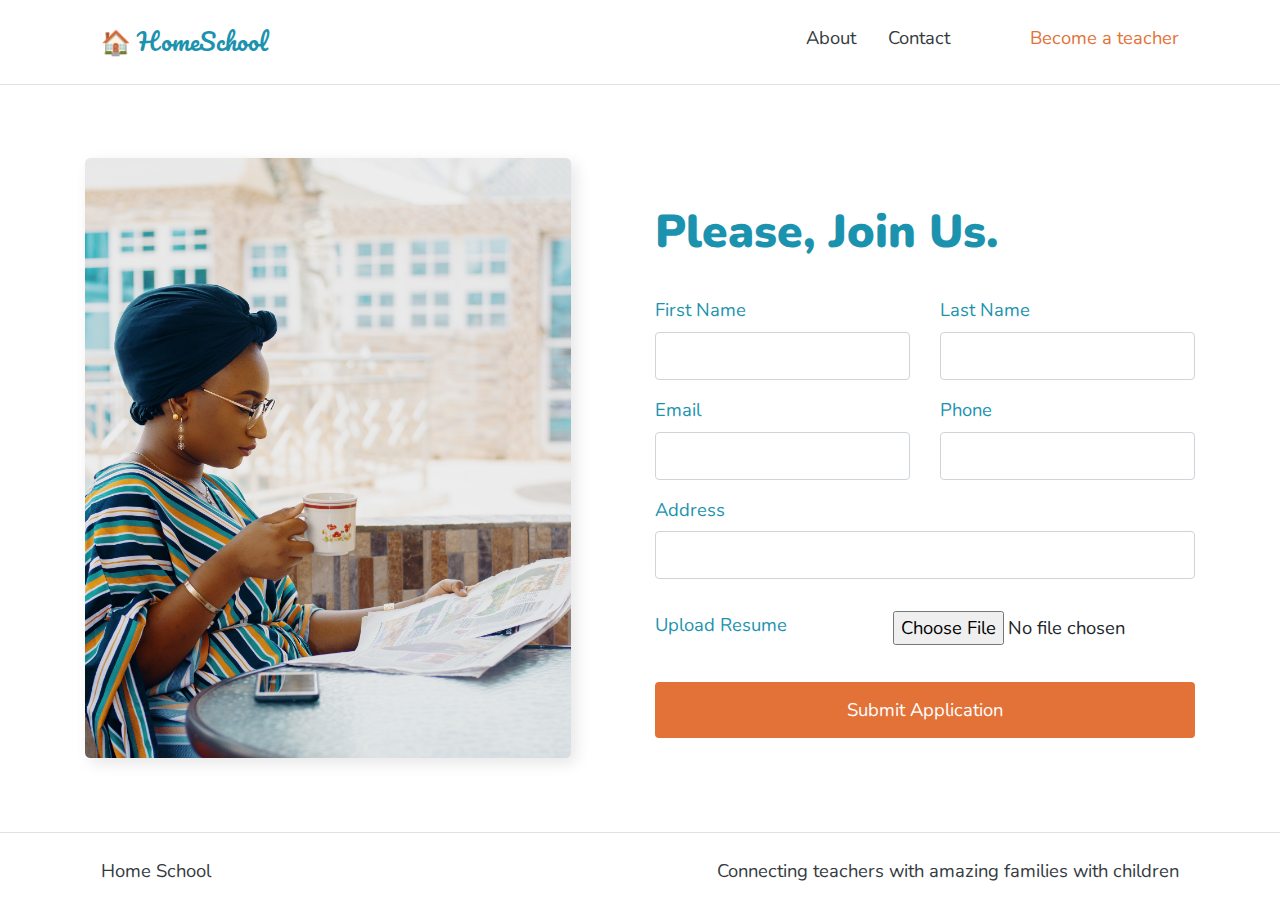
==== register-teacher.html @ b8c5a8de "add registration page" ====
<!DOCTYPE html>
<html lang="en">
<head>
    <meta charset="UTF-8">
    <meta name="viewport" content="width=device-width, initial-scale=1.0">
    <title>Teacher Registration</title>
    <link rel="stylesheet" href="https://stackpath.bootstrapcdn.com/bootstrap/4.5.2/css/bootstrap.min.css" integrity="sha384-JcKb8q3iqJ61gNV9KGb8thSsNjpSL0n8PARn9HuZOnIxN0hoP+VmmDGMN5t9UJ0Z" crossorigin="anonymous">
    <link href="https://fonts.googleapis.com/css2?family=Nunito:wght@600;900&display=swap" rel="stylesheet">
    <link href="https://fonts.googleapis.com/css2?family=Pacifico&display=swap" rel="stylesheet"> 
    <link rel="stylesheet" href="style.css">
    <link rel="stylesheet" href="register-teacher.css">
</head>
<body>
    <header class="border-bottom pt-3 pb-3">
        <nav class="d-flex justify-content-between container">
            <a class="nav-link logo" href="#">🏠 HomeSchool</a>
            <ul class="d-flex nav">
                <li class="nav-item">
                    <a class="nav-link text-dark" href="#">About</a>
                </li>
                <li class="nav-item">
                    <a class="nav-link text-dark" href="#">Contact</a>
                </li>
                <li class="nav-item ml-5">
                    <a class="nav-link orange-link" href="#">Become a teacher</a>
                </li>
            </ul>
        </nav>
    </header>

    <main>
        <div class="register-teachers">
            <div class="container">
                <div class="row">
                    <div class="col-md-6">
                        <div class="image-container-4">
                            <img src="img/teacher.jpg" alt="">
                        </div>
                    </div>
                    <div class="col-md-6">
                        <div class="">
                            <h2>Please, Join Us.</h2>
                            <form action="#" class="register">
                                <div class="row">
                                    <div class="form-group col-md-6">
                                        <label for="first-name" class="">First Name</label>
                                        <input type="text" name="first-name" class="form-control">
                                    </div>
                                    <div class="form-group col-md-6">
                                        <label for="last-name" class="">Last Name</label>
                                        <input type="text" name="last-name" class="form-control">
                                    </div>
                                    <div class="form-group col-md-6">
                                        <label for="email" class="">Email</label>
                                        <input type="text" name="email" class="form-control">
                                    </div>
                                    <div class="form-group col-md-6">
                                        <label for="phone" class="">Phone</label>
                                        <input type="text" name="phone" class="form-control">
                                    </div>
                                    <div class="form-group col-md-12">
                                        <label for="address" class="">Address</label>
                                        <input type="text" name="address" class="form-control">
                                    </div>
                                    <div class="form-group mt-3 col-md-12">
                                        <div class="row">
                                            <label for="phone" class="col-md-5">Upload Resume</label>
                                            <input type="file" name="resume" class="col-md-7">
                                        </div>
                                    </div>
                                    <div class="form-group col-md-12">
                                        <button type="submit" class="btn form-control">Submit Application</button>
                                    </div>
                                </div>
                            </form>
                        </div>
                    </div>
                    
                </div>
            </div>
        </div>

        <!-- <div class="convinient-school">
            <div class="container text-center">
                <h2 class="w-50">See how school just got more convinient.</h2>
                <p>Classes can be held anywhere - can be at your house, 
                    backyard or living room.
                </p>
                <div class="row mt-5 pt-5">
                    <div class="col-md-3">
                        <div class="image-container-3">
                            <img src="img/feat-1.jpg" alt="">
                        </div>
                    </div>
                    <div class="col-md-3">
                        <div class="image-container-3">
                            <img src="img/feat-2.jpg" alt="">
                        </div>
                    </div>
                    <div class="col-md-3">
                        <div class="image-container-3">
                            <img src="img/feat-3.jpg" alt="">
                        </div>
                    </div>
                    <div class="col-md-3">
                        <div class="image-container-3">
                            <img src="img/bg.jpg" alt="">
                        </div>
                    </div>
                </div>
            </div>
        </div> -->

        <!-- <div class="text-white enroll">
            <div class="container">
                <h1 class="text-center">👌 Enroll today!</h1>
                <div class="row">
                    <form action="#" class="col-md-6 mx-auto">
                        <div class="form-group">
                            <div class="row">
                                <label for="students" class="col-md-5">How many Students?</label>
                                <input type="text" name="students" class="form-control col-md-7">
                            </div>
                        </div>
                        <div class="form-group">
                            <div class="row">
                                <label for="email" class="col-md-5">Your Email Address</label>
                                <input type="text" name="email" class="form-control col-md-7">
                            </div>
                        </div>
                        <div class="form-group">
                            <div class="row">
                                <label for="" class="col-md-5"></label>
                                <button type="submit" class="btn form-control col-md-7">Sign Up</button>
                            </div>
                        </div>
                    </form>
                </div>
            </div>
        </div> -->
    </main>

    <footer class="border-top pt-3 pb-3">
        <nav class="d-flex justify-content-between container">
            <a class="nav-link text-dark" href="#">Home School</a>
            <a class="nav-link text-dark" href="#">Connecting teachers with amazing families with children</a>
        </nav>
    </footer>
</body>
</html>
---- style.css ----
body {
    font-family: 'Nunito', sans-serif;
    font-size: 1.15em;
}

/* Nav */
.logo {
    font-size: 1.3em;
    font-family: 'Pacifico', cursive;
    color: #1c93ae;
}

/* Intro */
.intro {
    background: linear-gradient(to bottom, rgba(0, 0, 0, 0.1), rgba(0, 0, 0, 0.7)), url('img/bg.jpg');
    background-size: cover;
    background-position: center bottom;
    padding: 9em 0;
}

.intro h1 {
    font-size: 3.8em;
    letter-spacing: -3px;
    font-weight: 900;
}

/* How to */
.how {
    padding-bottom: 3em;
}

.how h2 {
    font-weight: 900;
}

.how-to {
    height: 15em;
    padding: 0 2em;
    position: relative;
    margin-top: 3.5em;
    border-radius: .3em;
    box-shadow: 5px 5px 15px rgba(0, 0, 0, .1);
}

.how-to-1 {
    background: #78c27c;
}

.how-to-2 {
    
    background: #ff9050;
}

.how-to-3 {
    background: #d9a531;
}

.how-to-4 {
    background: #ba95b7;
}

.how-to h1 {
    font-size: 5em;
    position: relative;
    top: -0.6em;
}

.how-to h4 {
    color: white;
    font-weight: 900;
    position: relative;
    top: -2em;
}

.how-to p {
    position: relative;
    top: -2em;
    color: whitesmoke;
}

/* secondary-intro */
.secondary-intro {
    margin: 2em 0 8em;
}

.image-container {
    width: 80%;
    height: 600px;
    overflow: hidden;
    border-radius: 1em;
    box-shadow: 5px 5px 25px rgba(0, 0, 0, .1);
}

.image-container-2 {
    width: 80%;
    height: 600px;
    overflow: hidden;
    border-radius: 1em;
    float: right;
    box-shadow: 5px 5px 25px rgba(0, 0, 0, .1);
}

.image-container-3 {
    width: 100%;
    height: 143px;
    overflow: hidden;
    border-radius: .3em;
    box-shadow: 5px 5px 15px rgba(0, 0, 0, .1);
}

.image-container-4 {
    width: 90%;
    height: 600px;
    overflow: hidden;
    border-radius: .3em;
    box-shadow: 5px 5px 15px rgba(0, 0, 0, .1);
}

.image-container img,
.image-container-2 img,
.image-container-3 img,
.image-container-4 img {
    width: 100%;
    height: auto;
}

.secondary-intro p {
    font-size: 1.3em;
    line-height: 1.8;
    margin: 4em 0 0 0;
    color: #1c93ae;
}

.profile {
    width: 60px;
    height: 60px;
    overflow: hidden;
    border-radius: 50%;
    border: 4px solid #1c93ae;
}

.profile img {
    width: 100%;
}

/* covid-alert */
.covid-alert {
    background: url('img/items.jpg');
    background-size: cover;
    background-position: center;
    padding: 4em 0;
}

.statement-1 {
    background: #e37238;
    border-radius: .5em;
    color: white;
    padding: 4em 4em;
    box-shadow: 5px 5px 15px rgba(0, 0, 0, .1);
}

.statement-1 h2 {
    font-weight: 900;
    margin: 0 0 1em 0;
}

.statement-1 p {
    border-left: 3px solid white;
}

/* recommend teachers */
.recommend-teachers {
    padding: 6em 0;
}

.recommend-teachers h2 {
    font-weight: 900;
    color: #1c93ae;
    font-size: 2.5em;
    margin: 2.7em 0 1em 0;
}

.recommend-teachers ul {
    color: #1c93ae;
    list-style: none;
    border-left: 3px solid #1c93ae;
}

.recommend-teachers li {
    line-height: 2.2;
}

/* convinient-school */
.convinient-school {
    padding: 5em 0;
}

.convinient-school h2 {
    font-weight: 900;
    margin: 0 auto 1em auto;
    font-size: 2em;
}

/* enroll */
.enroll {
    margin: 3em 0 0 0;
    padding: 5em 0 5em 0;
    background: #e37238;
}

.enroll h1 {
    font-weight: 900;
    margin: 0 0 2em 0;
}

.enroll input {
    background: transparent;
    border-color: white;
    height: 3em;
}

.enroll button {
    background: white;
    height: 3em;
    color: #e37238;
}

/* Buttons */
.big-btn {
    padding: .8em 2em;
    font-size: 1.3em;
    background-color: #1c93ae;
    border-color: #1c93ae;
}

.how-btn {
    font-size: 1.3em;
}

.how-btn img {
    height: 1.5em;
}

/* Links */
.orange-link {
    color: #e37238;
}

/* Responsive media queries */
@media only screen and (max-width: 1199px) {
    .intro h1 {
        font-size: 3em;
    }

    .how-to p {
        font-size: .8em;
    }
}

@media only screen and (max-width: 991px) {
    .intro {
        padding: 6em 0;
    }

    .intro h1 {
        font-size: 2.5em;
        letter-spacing: -2px;
    }

    .col-md-3 {
        flex: 0 0 50%;
        max-width: 50%;
    }

    .how-to p {
        font-size: 1em;
    }

    .secondary-intro p {
        font-size: 1em;
        margin: 1em 0 0 0;
    }

    .covid-alert .col-md-6 {
        flex: 0 0 75%;
        max-width: 75%;
    }

    .recommend-teachers h2 {
        font-size: 2em;
        margin: 1em 0 1em 0;
    }

    .recommend-teachers ul {
        font-size: .9em;
    }

    .recommend-teachers .big-btn {
        font-size: 1em;
    }

    .image-container-2 {
        width: 95%;
        height: 450px;
    }

    .convinient-school .w-50 {
        width: 75% !important;
    }

    .convinient-school .col-md-3 {
        margin: 0 0 1em 0;
    }

    .enroll .col-md-6 {
        flex: 0 0 75%;
        max-width: 75%;
    }
}

@media only screen and (max-width: 767px) {
    header .justify-content-between {
        flex-direction: column;
    }

    .intro h1 {
        font-size: 1.8em;
        letter-spacing: -1px;
    }

    .intro .big-btn,
    .how-btn {
        font-size: 1em;
    }

    .how-to p {
        font-size: 0.8em;
    }

    .image-container {
        width: 100%;
        height: 400px;
        margin: 0 0 1em 0;
    }

    .covid-alert .col-md-6 {
        flex: 0 0 100%;
        max-width: 100%;
    }

    .image-container-2 {
        width: 100%;
        height: 400px;
        margin: 3em 0 0 0;
    }

    footer {
        font-size: .8em;
    }
}

@media only screen and (max-width: 469px) {
    .how {
        padding-bottom: 3em;
    }

    .how-to p {
        top: -4em;
    }
        
    .how-to h4 {
        top: -3em;
    }

    .image-container {
        height: 300px;
    }

    .image-container-2 {
        height: 350px;
    }

    .convinient-school {
        padding: 1em 0;
    }

    .convinient-school .w-50 {
        width: 100% !important;
    }

    .convinient-school h2 {
        font-size: 1.8em;
    }

    .image-container-3 img {
        height: 100%;
    }

    .enroll h1 {
        font-size: 1.8em;
    }

    .enroll form {
        text-align: center;
    }     
}

@media only screen and (max-width: 458px) {
    header ul{
        font-size: .8em;
    }

    .col-md-3 {
        flex: 0 0 100%;
        max-width: 100%;
    }

    .how-to h4 {
        top: -2em;
    }

    .how-to p {
        font-size: 1em;
        top: -2em;
    }

    .image-container-3 {
        height: 200px;
    }

    .image-container-3 img {
        height: auto;
    }
        
}
---- register-teacher.css ----
.register-teachers {
  margin: 4em 0;
}

.register-teachers h2 {
  font-size: 2.5em;
  font-weight: 900;
  color: #1c93ae;
  margin: 1em 0 0.8em 0;
}

.register-teachers label {
  color: #1c93ae;
}

.register-teachers input {
  height: 3em;
}

.register-teachers button {
  height: 3em;
  background: #e37238;
  color: white;
  font-size: 1em;
}

@media only screen and (max-width: 1199px) {
  .image-container-4 {
    width: 85%;
    height: 470px;
  }
}

@media only screen and (max-width: 991px) {
  .image-container-4 {
    width: 100%;
    height: 555px;
  }

  .register-teachers .col-md-6 {
    flex: 0 0 100%;
    max-width: 100%;
  }

  .register .col-md-6 {
    flex: 0 0 50%;
    max-width: 50%;
  }
}

@media only screen and (max-width: 767px) {
  .image-container-4 {
    height: 400px;
  }
}

@media only screen and (max-width: 575px) {
  .register-teachers h2 {
    font-size: 2em;
    margin: 1em .8em;
  }

  .register {
    padding: 0 1.5em;
  }

  .register .col-md-6 {
    flex: 0 0 100%;
    max-width: 100%;
  }

  .register-teachers label {
    font-size: 0.9em;
  }
}

@media only screen and (max-width: 458px) {
  .image-container-4 {
    height: 315px;
  }
}
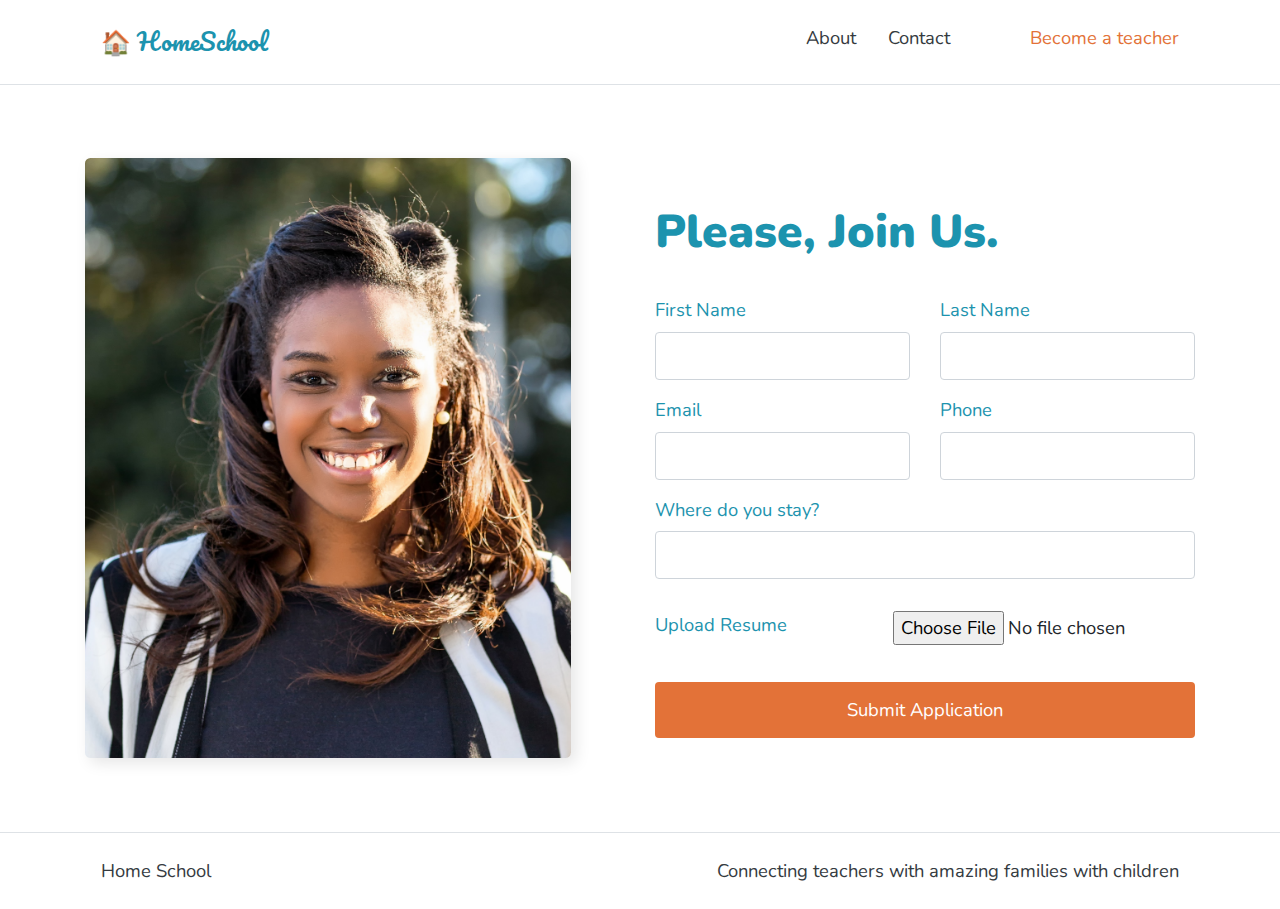
==== commit d58b5840: "Merge pull request #1 from Cathella/features" ====
--- a/register-teacher.html
+++ b/register-teacher.html
@@ -13,7 +13,7 @@
 <body>
     <header class="border-bottom pt-3 pb-3">
         <nav class="d-flex justify-content-between container">
-            <a class="nav-link logo" href="#">🏠 HomeSchool</a>
+            <a class="nav-link logo" href="index.html">🏠 HomeSchool</a>
             <ul class="d-flex nav">
                 <li class="nav-item">
                     <a class="nav-link text-dark" href="#">About</a>
@@ -22,7 +22,7 @@
                     <a class="nav-link text-dark" href="#">Contact</a>
                 </li>
                 <li class="nav-item ml-5">
-                    <a class="nav-link orange-link" href="#">Become a teacher</a>
+                    <a class="nav-link orange-link" href="register-teacher.html">Become a teacher</a>
                 </li>
             </ul>
         </nav>
@@ -34,7 +34,7 @@
                 <div class="row">
                     <div class="col-md-6">
                         <div class="image-container-4">
-                            <img src="img/teacher.jpg" alt="">
+                            <img src="img/john-torcasio-tgVm0tkbf1U-unsplash.jpg" alt="">
                         </div>
                     </div>
                     <div class="col-md-6">
@@ -59,7 +59,7 @@
                                         <input type="text" name="phone" class="form-control">
                                     </div>
                                     <div class="form-group col-md-12">
-                                        <label for="address" class="">Address</label>
+                                        <label for="address" class="">Where do you stay?</label>
                                         <input type="text" name="address" class="form-control">
                                     </div>
                                     <div class="form-group mt-3 col-md-12">
--- a/register-teacher.css
+++ b/register-teacher.css
@@ -13,8 +13,13 @@
   color: #1c93ae;
 }
 
-.register-teachers input {
+.register-teachers input,
+.register-teachers select {
   height: 3em;
+}
+
+.register-teachers select {
+  font-size: 1em;
 }
 
 .register-teachers button {
